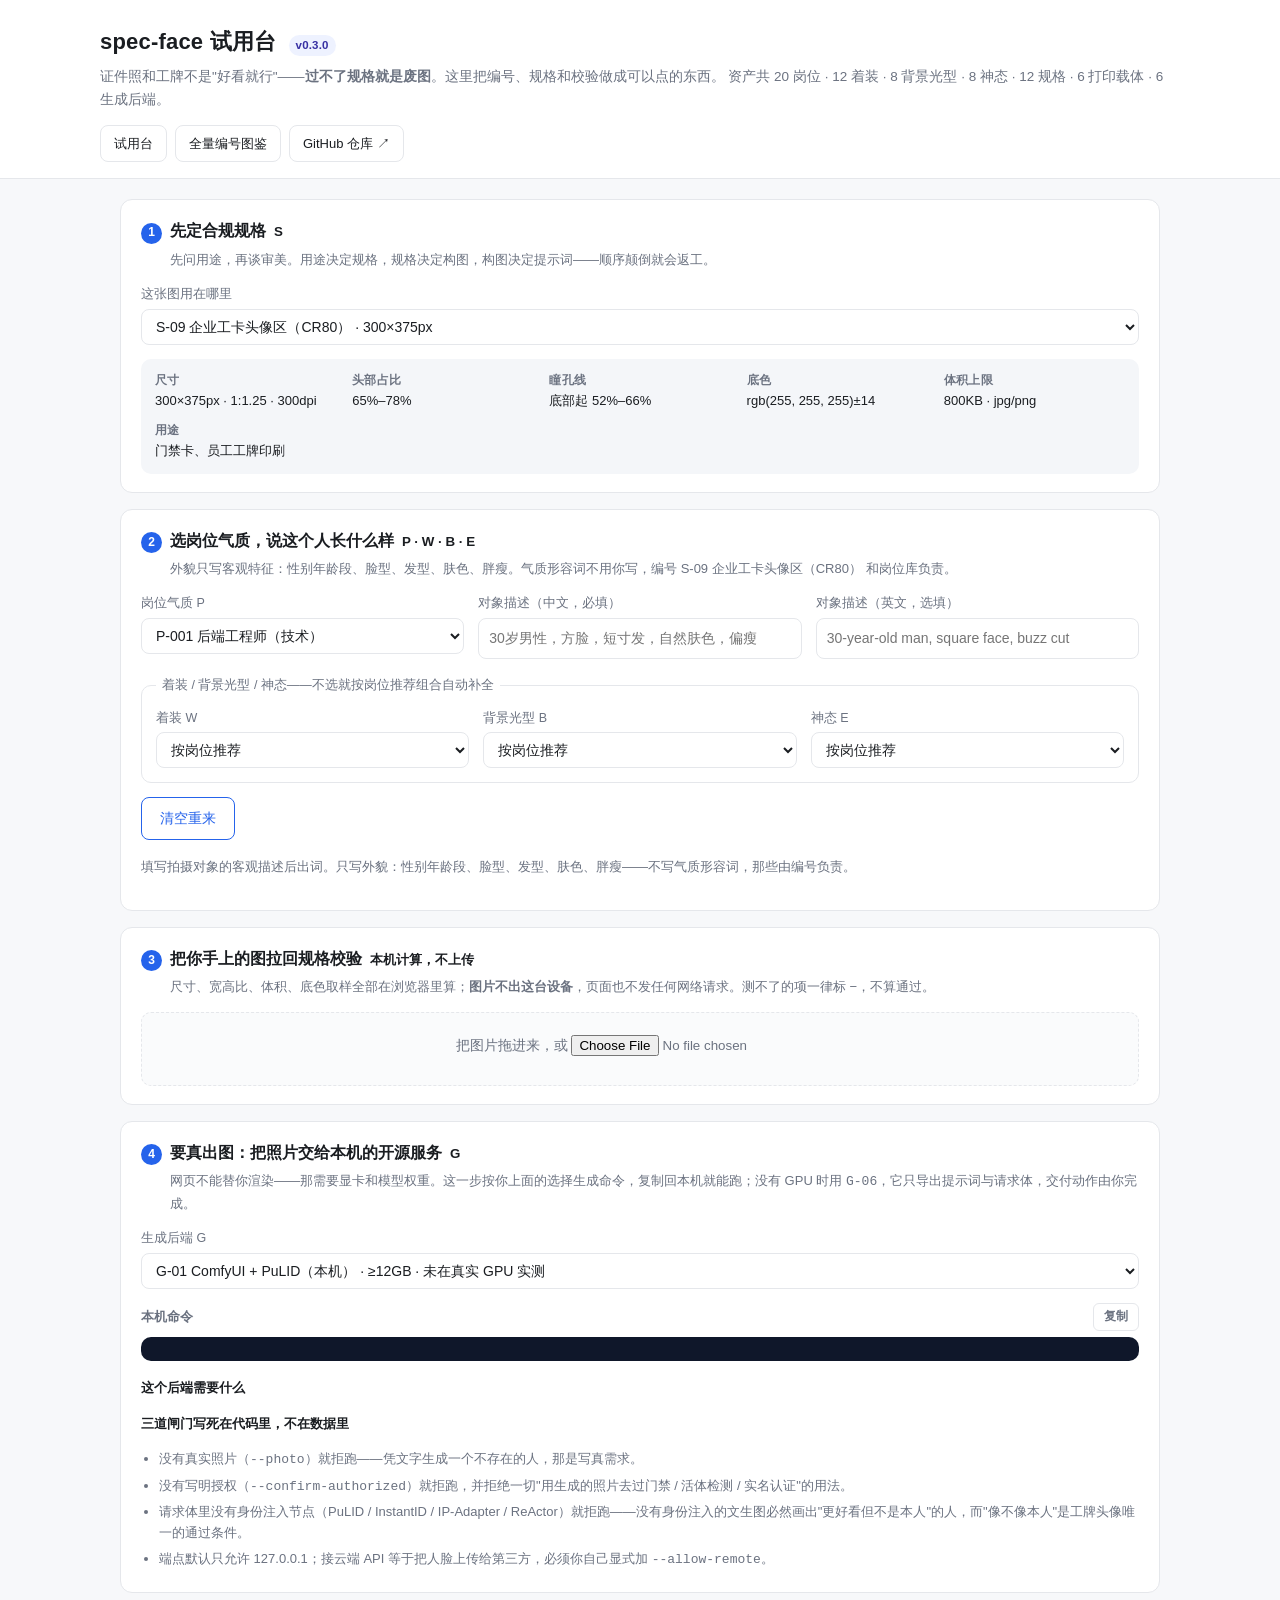
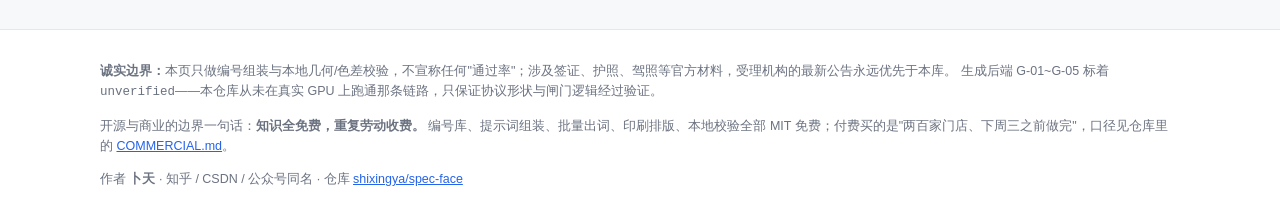
==== docs/index.html @ 57775631 "feat: 加 GitHub Pages 试用站，把选号出词和本地校验搬到浏览器里 网页只能跑静态文件，所以这一版把两条纯计算的能力在前端复刻，Python 脚本照旧：  - 选 S/P/W/B/E " ====
<!DOCTYPE html>
<html lang="zh-CN">
<head>
<meta charset="utf-8">
<meta name="viewport" content="width=device-width, initial-scale=1">
<title>spec-face 试用台 · 选编号，出合规工牌头像提示词</title>
<meta name="description" content="在线组合 S/P/W/B/E 五元编号，生成中英双语工牌头像提示词与交付前自检清单，并在浏览器本地校验图片尺寸、底色与体积。不上传任何图片。">
<link rel="stylesheet" href="assets/style.css">
</head>
<body>
<header>
  <div class="head-inner">
    <h1>spec-face 试用台 <span class="tag" id="v-tag">v0.0.0</span></h1>
    <div class="sub">证件照和工牌不是"好看就行"——<b>过不了规格就是废图</b>。这里把编号、规格和校验做成可以点的东西。
      资产共 <span id="v-count">—</span>。</div>
    <nav class="tabs">
      <a href="index.html">试用台</a>
      <a href="gallery.html">全量编号图鉴</a>
      <a href="https://github.com/shixingya/spec-face" target="_blank" rel="noopener">GitHub 仓库 ↗</a>
    </nav>
  </div>
</header>

<main id="app">

  <section class="step">
    <h2><span class="num">1</span>先定合规规格 <small class="en">S</small></h2>
    <p class="why">先问用途，再谈审美。用途决定规格，规格决定构图，构图决定提示词——顺序颠倒就会返工。</p>
    <div class="row">
      <div class="f wide">
        <label for="spec">这张图用在哪里</label>
        <select id="spec"></select>
      </div>
    </div>
    <div class="facts" id="facts"></div>
    <div class="flag" id="spec-flag" hidden>⚠ 本规格标记 <code>needs_verification</code>：正式提交前请比对受理方（使领馆、出入境、交管、平台）的最新公告，本页不构成官方口径。</div>
  </section>

  <section class="step">
    <h2><span class="num">2</span>选岗位气质，说这个人长什么样 <small class="en">P · W · B · E</small></h2>
    <p class="why">外貌只写客观特征：性别年龄段、脸型、发型、肤色、胖瘦。气质形容词不用你写，编号 <span id="spec-name">—</span> 和岗位库负责。</p>
    <div class="row">
      <div class="f">
        <label for="persona">岗位气质 P</label>
        <select id="persona"></select>
      </div>
      <div class="f">
        <label for="subject">对象描述（中文，必填）</label>
        <input type="text" id="subject" placeholder="30岁男性，方脸，短寸发，自然肤色，偏瘦">
      </div>
      <div class="f">
        <label for="subject-en">对象描述（英文，选填）</label>
        <input type="text" id="subject-en" placeholder="30-year-old man, square face, buzz cut">
      </div>
    </div>
    <fieldset>
      <legend>着装 / 背景光型 / 神态——不选就按岗位推荐组合自动补全</legend>
      <div class="row">
        <div class="f"><label for="w-wear">着装 W</label><select id="w-wear"></select></div>
        <div class="f"><label for="w-backdrop">背景光型 B</label><select id="w-backdrop"></select></div>
        <div class="f"><label for="w-mood">神态 E</label><select id="w-mood"></select></div>
      </div>
    </fieldset>
    <p style="margin:14px 0 0"><button class="act sec" id="reset">清空重来</button></p>

    <div class="out" id="prompt-out"></div>
  </section>

  <section class="step">
    <h2><span class="num">3</span>把你手上的图拉回规格校验 <small class="en">本机计算，不上传</small></h2>
    <p class="why">尺寸、宽高比、体积、底色取样全部在浏览器里算；<b>图片不出这台设备</b>，页面也不发任何网络请求。测不了的项一律标 −，不算通过。</p>
    <div class="drop" id="drop">
      把图片拖进来，或 <input type="file" id="file" accept="image/*" style="display:inline-block;width:auto;border:none;padding:0">
      <div id="file-name" style="margin-top:6px"></div>
    </div>
    <div class="step" id="check-card" hidden style="margin:16px 0 0;padding:0;border:none">
      <div class="preview">
        <div id="check-preview"></div>
        <div style="flex:1;min-width:260px">
          <table>
            <thead><tr><th></th><th>校验项</th><th>用第 1 步选定的规格实测</th></tr></thead>
            <tbody id="check-body"></tbody>
          </table>
          <div class="summary" id="check-sum"></div>
        </div>
      </div>
    </div>
  </section>

  <section class="step">
    <h2><span class="num">4</span>要真出图：把照片交给本机的开源服务 <small class="en">G</small></h2>
    <p class="why">网页不能替你渲染——那需要显卡和模型权重。这一步按你上面的选择生成命令，复制回本机就能跑；没有 GPU 时用 <code>G-06</code>，它只导出提示词与请求体，交付动作由你完成。</p>
    <div class="row">
      <div class="f wide">
        <label for="provider">生成后端 G</label>
        <select id="provider"></select>
      </div>
    </div>
    <p class="why" id="g-note" style="margin:10px 0 0"></p>
    <div class="blk" style="margin-top:14px">
      <h3><span>本机命令</span><button class="copy" data-copy="cmd">复制</button></h3>
      <pre class="cmd" id="cmd"></pre>
    </div>
    <b style="font-size:13px">这个后端需要什么</b>
    <ul class="gates" id="g-need"></ul>
    <b style="font-size:13px">三道闸门写死在代码里，不在数据里</b>
    <ul class="gates">
      <li>没有真实照片（<code>--photo</code>）就拒跑——凭文字生成一个不存在的人，那是写真需求。</li>
      <li>没有写明授权（<code>--confirm-authorized</code>）就拒跑，并拒绝一切"用生成的照片去过门禁 / 活体检测 / 实名认证"的用法。</li>
      <li>请求体里没有身份注入节点（PuLID / InstantID / IP-Adapter / ReActor）就拒跑——没有身份注入的文生图必然画出"更好看但不是本人"的人，而"像不像本人"是工牌头像唯一的通过条件。</li>
      <li>端点默认只允许 127.0.0.1；接云端 API 等于把人脸上传给第三方，必须你自己显式加 <code>--allow-remote</code>。</li>
    </ul>
  </section>

</main>

<footer>
  <div class="head-inner">
    <p><b>诚实边界：</b>本页只做编号组装与本地几何/色差校验，不宣称任何"通过率"；涉及签证、护照、驾照等官方材料，受理机构的最新公告永远优先于本库。
      生成后端 G-01~G-05 标着 <code>unverified</code>——本仓库从未在真实 GPU 上跑通那条链路，只保证协议形状与闸门逻辑经过验证。</p>
    <p>开源与商业的边界一句话：<b>知识全免费，重复劳动收费。</b>
      编号库、提示词组装、批量出词、印刷排版、本地校验全部 MIT 免费；付费买的是"两百家门店、下周三之前做完"，口径见仓库里的
      <a href="https://github.com/shixingya/spec-face/blob/main/COMMERCIAL.md" target="_blank" rel="noopener">COMMERCIAL.md</a>。</p>
    <p>作者 <b>卜天</b> · 知乎 / CSDN / 公众号同名 · 仓库
      <a href="https://github.com/shixingya/spec-face" target="_blank" rel="noopener">shixingya/spec-face</a></p>
  </div>
</footer>

<script src="data/library.js"></script>
<script src="assets/app.js"></script>
</body>
</html>
---- docs/assets/style.css ----
:root {
  --fg: #1a1d21;
  --mut: #6b7280;
  --line: #e5e7eb;
  --bg: #fff;
  --ac: #2563eb;
  --ok: #047857;
  --bad: #b91c1c;
  --warn: #b45309;
}

* { box-sizing: border-box; }

body {
  margin: 0;
  font: 15px/1.65 -apple-system, "Segoe UI", "PingFang SC", "Microsoft YaHei", sans-serif;
  color: var(--fg);
  background: #f7f8fa;
}

header {
  background: var(--bg);
  border-bottom: 1px solid var(--line);
  padding: 24px 20px 16px;
}

.head-inner, main, footer > .head-inner { max-width: 1080px; margin: 0 auto; }

h1 { margin: 0; font-size: 22px; letter-spacing: .2px; }

.sub { color: var(--mut); font-size: 13.5px; margin-top: 6px; }

.tabs { display: flex; gap: 8px; margin-top: 14px; flex-wrap: wrap; }

.tabs a, .tabs button {
  padding: 7px 13px;
  border: 1px solid var(--line);
  background: var(--bg);
  border-radius: 8px;
  cursor: pointer;
  font-size: 13px;
  color: var(--fg);
  text-decoration: none;
}

.tabs a.ext:hover, .tabs button:hover { border-color: var(--ac); color: var(--ac); }

main { padding: 20px; }

.step {
  background: var(--bg);
  border: 1px solid var(--line);
  border-radius: 12px;
  padding: 18px 20px;
  margin-bottom: 16px;
}

.step > h2 {
  margin: 0 0 4px;
  font-size: 16px;
  display: flex;
  align-items: baseline;
  gap: 8px;
}

.num {
  display: inline-flex;
  width: 21px; height: 21px;
  border-radius: 50%;
  background: var(--ac);
  color: #fff;
  font-size: 12px;
  align-items: center;
  justify-content: center;
  flex: none;
}

.why { color: var(--mut); font-size: 13px; margin: 0 0 14px 29px; }

.row { display: flex; gap: 14px; flex-wrap: wrap; }

label { display: block; font-size: 12.5px; color: var(--mut); margin-bottom: 4px; }

select, input[type=text], textarea {
  font: inherit;
  font-size: 14px;
  padding: 8px 10px;
  border: 1px solid var(--line);
  border-radius: 8px;
  background: var(--bg);
  color: var(--fg);
  width: 100%;
}

select:focus, input:focus, textarea:focus { outline: 2px solid #bfdbfe; border-color: var(--ac); }

.f { flex: 1 1 220px; min-width: 200px; }
.f.wide { flex: 1 1 100%; }

fieldset {
  border: 1px solid var(--line);
  border-radius: 10px;
  padding: 12px 14px 14px;
  margin: 16px 0 0;
}

legend { font-size: 12.5px; color: var(--mut); padding: 0 6px; }

.facts {
  display: grid;
  grid-template-columns: repeat(auto-fit, minmax(150px, 1fr));
  gap: 10px 16px;
  margin-top: 14px;
  padding: 12px 14px;
  background: #f4f6f9;
  border-radius: 10px;
  font-size: 13px;
}

.facts b { display: block; color: var(--mut); font-size: 11.5px; font-weight: 600; letter-spacing: .3px; }

.flag {
  margin-top: 12px;
  padding: 10px 12px;
  border-radius: 8px;
  font-size: 13px;
  background: #fef3c7;
  color: #78350f;
  border: 1px solid #fde68a;
}

button.act {
  font: inherit;
  font-size: 14px;
  padding: 9px 18px;
  border-radius: 8px;
  border: 1px solid var(--ac);
  background: var(--ac);
  color: #fff;
  cursor: pointer;
}

button.act.sec { background: var(--bg); color: var(--ac); }
button.act:disabled { opacity: .45; cursor: not-allowed; }

.out { margin-top: 16px; }

.blk { margin-bottom: 14px; }

.blk h3 {
  margin: 0 0 6px;
  font-size: 13px;
  color: var(--mut);
  font-weight: 600;
  display: flex;
  justify-content: space-between;
  align-items: center;
  gap: 10px;
}

textarea {
  min-height: 96px;
  resize: vertical;
  line-height: 1.6;
  white-space: pre-wrap;
}

.combo {
  font-family: ui-monospace, "Cascadia Mono", Consolas, monospace;
  font-size: 13.5px;
  background: #0f172a;
  color: #e2e8f0;
  padding: 9px 12px;
  border-radius: 8px;
  overflow-x: auto;
  white-space: nowrap;
}

.copy {
  font: inherit;
  font-size: 12px;
  padding: 3px 10px;
  border: 1px solid var(--line);
  border-radius: 6px;
  background: var(--bg);
  cursor: pointer;
  color: var(--mut);
}

.copy:hover { border-color: var(--ac); color: var(--ac); }

ul.list { margin: 0; padding-left: 20px; font-size: 13.5px; }
ul.list li { margin-bottom: 3px; }
ul.list li.warn { color: var(--warn); }

table { border-collapse: collapse; width: 100%; font-size: 13.5px; margin-top: 12px; }
th, td { text-align: left; padding: 7px 10px; border-bottom: 1px solid var(--line); vertical-align: top; }
th { color: var(--mut); font-size: 12px; font-weight: 600; }
td.mark { font-weight: 700; width: 34px; text-align: center; }
.p-ok { color: var(--ok); }
.p-bad { color: var(--bad); }
.p-skip { color: var(--mut); }
tr.skip td { color: var(--mut); }

pre.cmd {
  font-family: ui-monospace, "Cascadia Mono", Consolas, monospace;
  font-size: 12.5px;
  background: #0f172a;
  color: #e2e8f0;
  padding: 12px 14px;
  border-radius: 10px;
  overflow-x: auto;
  margin: 0;
  line-height: 1.7;
}

.gates { font-size: 13px; color: var(--mut); margin: 12px 0 0; padding-left: 18px; }
.gates li { margin-bottom: 4px; }

canvas#drop-zone { display: none; }

.drop {
  border: 1.5px dashed var(--line);
  border-radius: 10px;
  padding: 22px;
  text-align: center;
  color: var(--mut);
  font-size: 13.5px;
  background: #fafbfc;
}

.drop.on { border-color: var(--ac); color: var(--ac); background: #eff6ff; }

.preview { display: flex; gap: 16px; align-items: flex-start; margin-top: 12px; flex-wrap: wrap; }
.preview img { max-height: 220px; border-radius: 8px; border: 1px solid var(--line); display: block; }

.summary { font-size: 13.5px; margin-top: 10px; padding: 10px 12px; border-radius: 8px; background: #f4f6f9; }
.summary.bad { background: #fee2e2; color: #7f1d1d; }
.summary.good { background: #d1fae5; color: #065f46; }

footer { border-top: 1px solid var(--line); background: var(--bg); padding: 18px 20px 26px; color: var(--mut); font-size: 12.5px; }
footer a { color: var(--ac); }

.tag {
  display: inline-block;
  font-size: 11.5px;
  padding: 1px 7px;
  border-radius: 999px;
  background: #eef2ff;
  color: #3730a3;
  margin-left: 6px;
}

.tag.warn { background: #fef3c7; color: #78350f; }

@media (max-width: 640px) {
  .f { flex: 1 1 100%; min-width: 0; }
  h1 { font-size: 19px; }
}
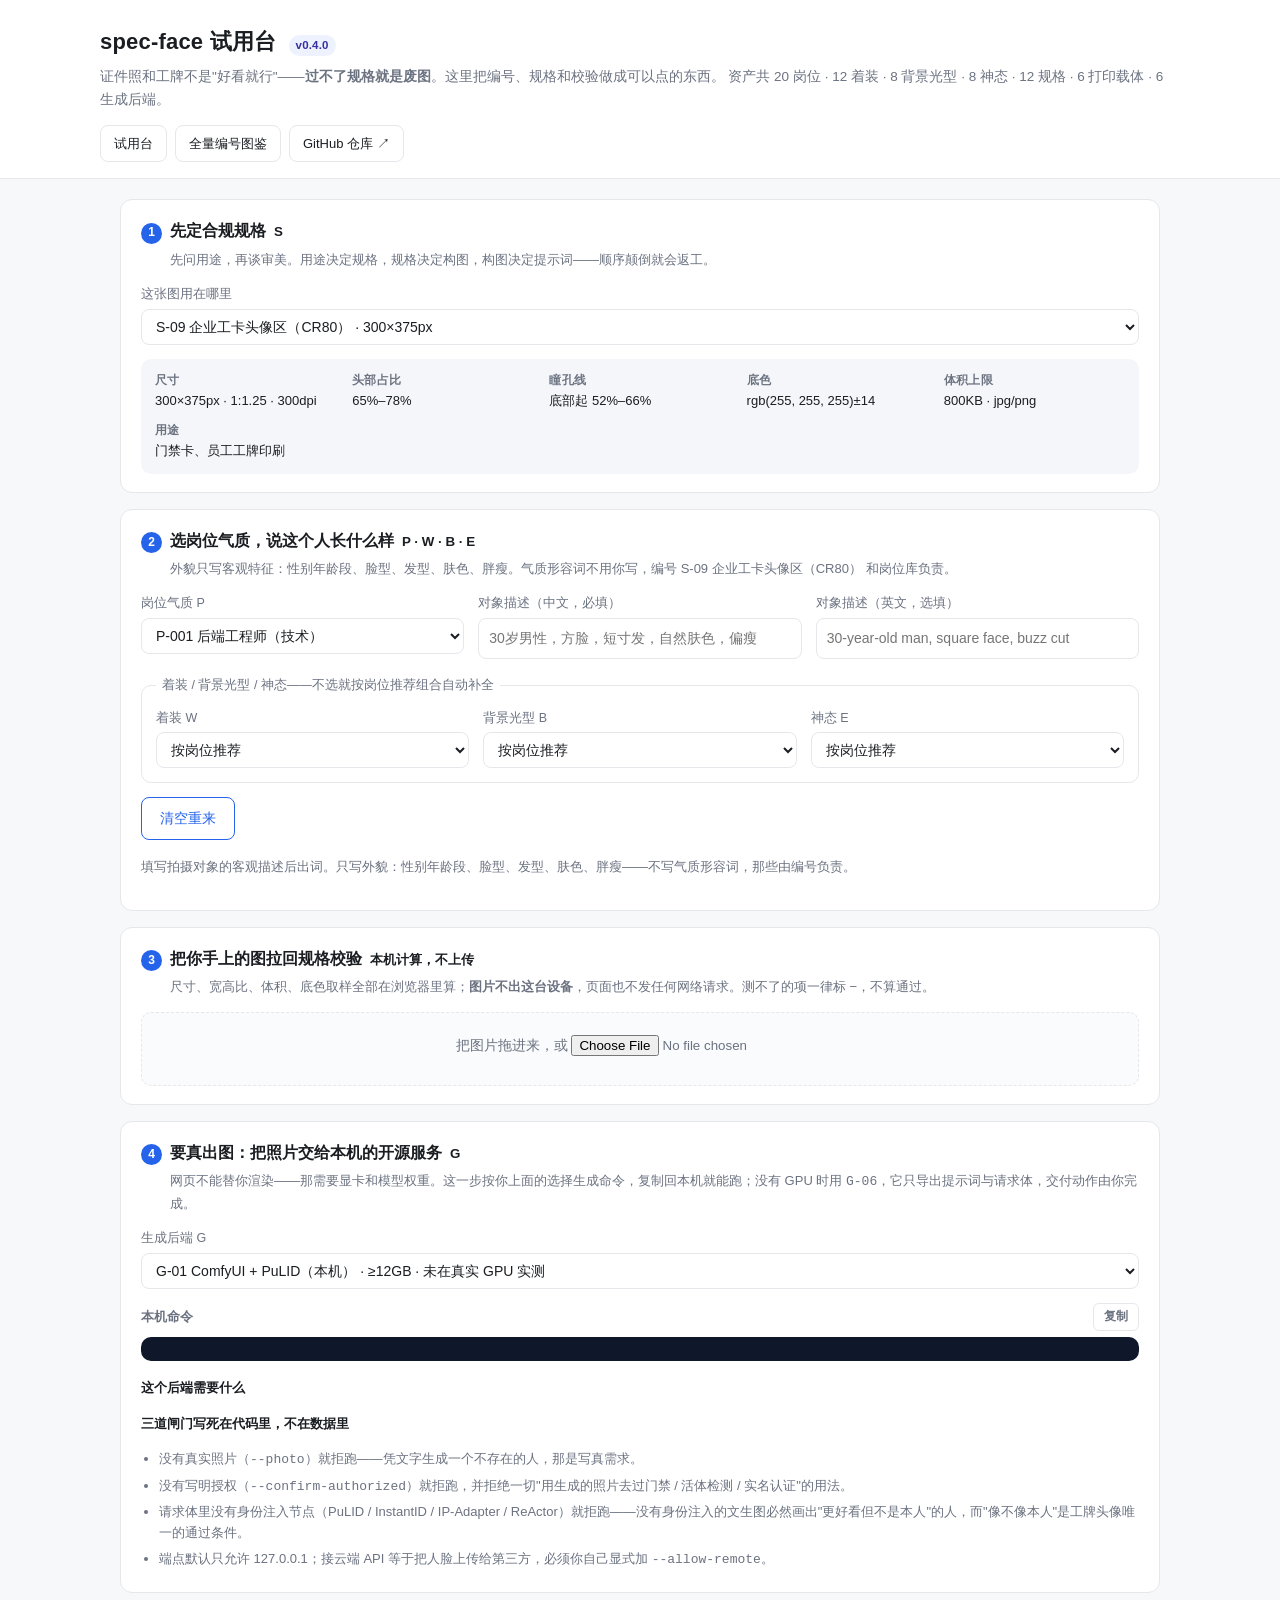
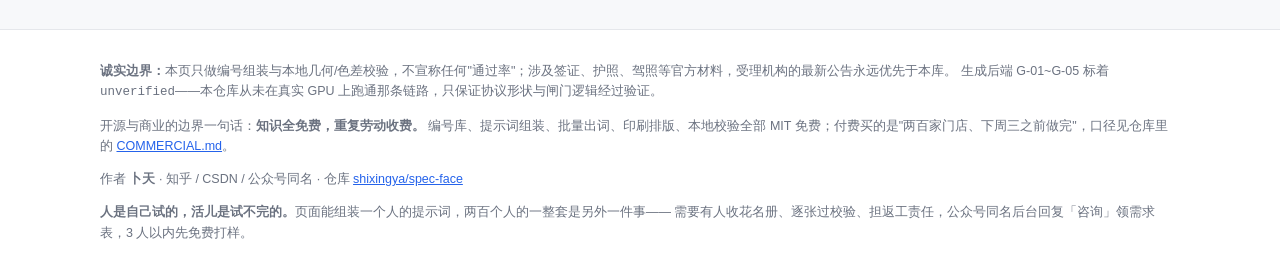
==== commit 00003090: "release: v0.4.0 上线在线试用站，把安装门槛从漏斗里拿掉 试用站的价值不在于多了个网页，而在于让读到文章的人当场跑完一遍：选完 编号、拖进自己的照片看到 3 个 ✗，"这活儿我干不完"这" ====
--- a/docs/index.html
+++ b/docs/index.html
@@ -123,6 +123,8 @@
       <a href="https://github.com/shixingya/spec-face/blob/main/COMMERCIAL.md" target="_blank" rel="noopener">COMMERCIAL.md</a>。</p>
     <p>作者 <b>卜天</b> · 知乎 / CSDN / 公众号同名 · 仓库
       <a href="https://github.com/shixingya/spec-face" target="_blank" rel="noopener">shixingya/spec-face</a></p>
+    <p><b>人是自己试的，活儿是试不完的。</b>页面能组装一个人的提示词，两百个人的一整套是另外一件事——
+      需要有人收花名册、逐张过校验、担返工责任，公众号同名后台回复「咨询」领需求表，3 人以内先免费打样。</p>
   </div>
 </footer>
 
